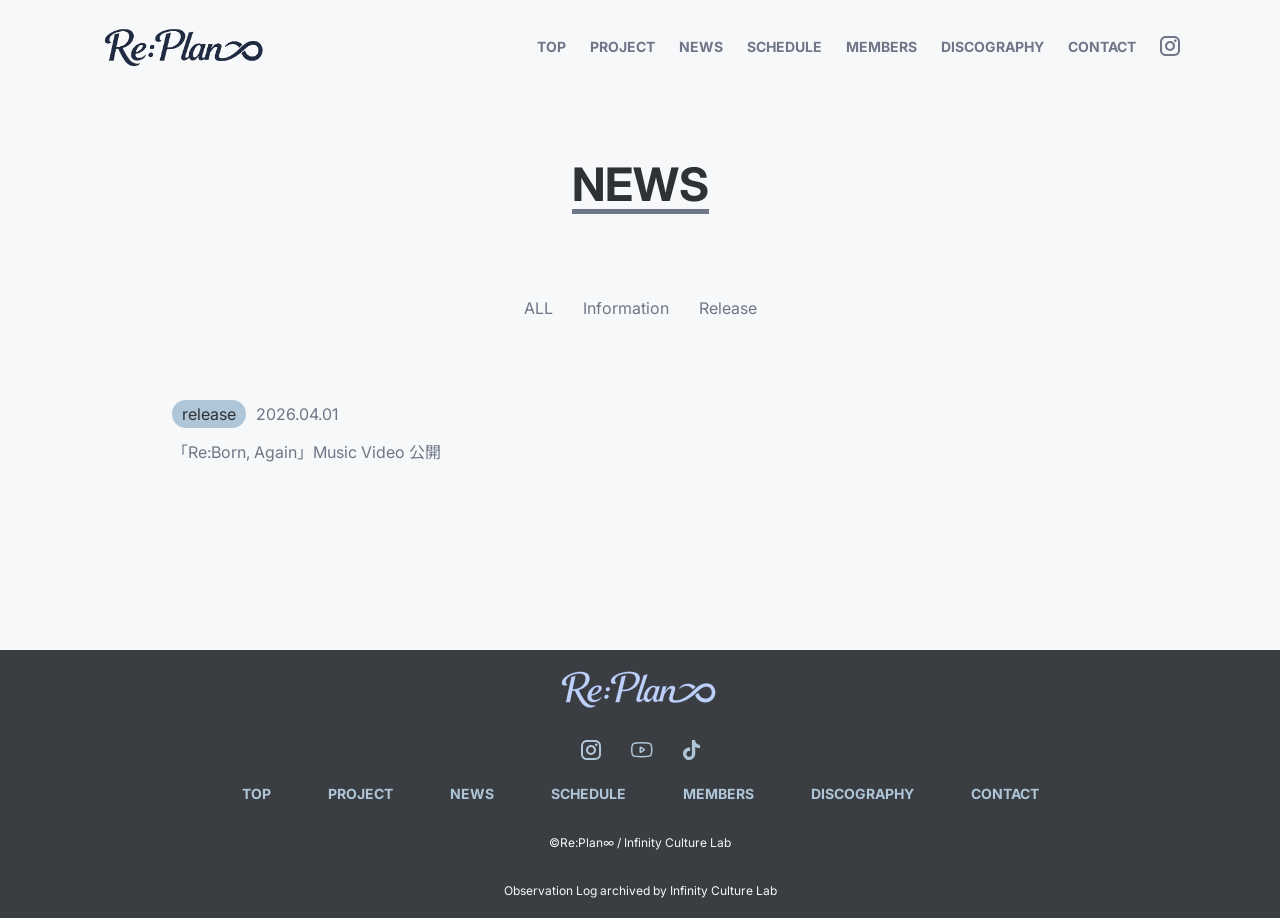
==== contact.html @ 42efdd2e "ファイル追加" ====
<!DOCTYPE html>
<html lang="ja">

<head>
    <meta charset="UTF-8">
    <meta name="viewport" content="width=device-width, initial-scale=1.0">

    <link rel="stylesheet" href="./css/reset.css">
    <link rel="preconnect" href="https://fonts.googleapis.com">
    <link rel="preconnect" href="https://fonts.gstatic.com" crossorigin>
    <link
        href="https://fonts.googleapis.com/css2?family=Inter:ital,opsz,wght@0,14..32,100..900;1,14..32,100..900&family=Noto+Sans+JP:wght@100..900&display=swap"
        rel="stylesheet">
    <link rel="stylesheet" href="./css/style.css">
    <title>お問い合わせ | Re:Plan∞</title>
</head>

<body>
    <header class="l-header">
        <p class="c-header-logo">
            <a href="./index.html">
                <img src="./image/logo.png" alt="リプランエイト">
            </a>
        </p>
        <nav>
            <div class="c-header__pc">
                <ul class="c-header-nav">
                    <li class="c-header-nav__list">
                        <a href="./index.html">TOP</a>
                    </li>
                    <li class="c-header-nav__list">
                        <a href="./project.html">PROJECT</a>
                    </li>
                    <li class="c-header-nav__list">
                        <a href="./news.html">NEWS</a>
                    </li>
                    <li class="c-header-nav__list">
                        <a href="./schedule.html">SCHEDULE</a>
                    </li>
                    <li class="c-header-nav__list">
                        <a href="./members.html">MEMBERS</a>
                    </li>
                    <li class="c-header-nav__list">
                        <a href="./discography.html">DISCOGRAPHY</a>
                    </li>
                    <li class="c-header-nav__list">
                        <a href="./contact.html">CONTACT</a>
                    </li>
                    <li class="c-header-nav__list c-logo__insta">
                        <a href="">
                            <img src="./image/logo-insta__header.svg" alt="インスタグラム">
                        </a>
                    </li>
                </ul>
            </div>
        </nav>
    </header>

    <main>
        <section class="l-sec-news l-wrapper">
            <h1 class="c-title">
                news
            </h1>

            <ul class="c-news__list">
                <li>ALL</li>
                <li>Information</li>
                <li>Release</li>
            </ul>

            <div class="c-news-item">
                <div class="c-news-item__data">
                    <span class="c-news-item__label">release</span>
                    <time datetime="2026-04-01" class="c-news-item__time">2026.04.01</time>
                </div>
                <p class="c-news-item__title">「Re:Born, Again」Music Video 公開</p>
            </div>
        </section>

        <!-- ボタン -->
        <!-- <div class="c-btn-container">
            <p class="c-btn">
                <a href="">VIEW MORE</a>
            </p>
        </div> -->

    </main>

    <footer class="l-footer">
        <a href="./index.html">
            <img class="c-footer-logo" src="./image/logo-footer.png" alt="リプランエイト">
        </a>
        <div class="c-footer-sns">
            <ul>
                <li class="c-logo__insta">
                    <a href="">
                        <img src="./image/logo-insta__footer.svg" alt="インスタグラム">
                    </a>
                </li>
                <li class="c-logo__you">
                    <a href="">
                        <img src="./image/logo-you__footer.svg" alt="ユーチューブ">
                    </a>
                </li>
                <li class="c-logo__tik">
                    <a href="">
                        <img src="./image/logo-tiktok__footer.svg" alt="ティックトック">
                    </a>
                </li>
            </ul>
        </div>
        <div class="c-footer-nav">
            <ul>
                <li class="c-footer-nav__list">
                    <a href="./index.html">TOP</a>
                </li>
                <li class="c-footer-nav__list">
                    <a href="./project.html">PROJECT</a>
                </li>
                <li class="c-footer-nav__list">
                    <a href="./news.html">NEWS</a>
                </li>
                <li class="c-footer-nav__list">
                    <a href="./schedule.html">SCHEDULE</a>
                </li>
                <li class="c-footer-nav__list">
                    <a href="./members.html">MEMBERS</a>
                </li>
                <li class="c-footer-nav__list">
                    <a href="./discography.html">DISCOGRAPHY</a>
                </li>
                <li class="c-footer-nav__list">
                    <a href="./contact.html">CONTACT</a>
                </li>
            </ul>
        </div>
        <small class="c-copy">&copy;Re:Plan∞ / Infinity Culture Lab</small>
        <p class="c-copy">
            Observation Log archived by Infinity Culture Lab
        </p>

    </footer>
</body>

</html>
---- css/style.css ----
@charset "UTF-8";

:root {
    --base-white: #f7f8f9;
    --font-base: #6E7688;
    --font-sub: #9AA1A8;
    --hover: #AFC6D8;
    --border: #E3E6E9;
    --font-strong: #2E3136;
    --bg-light: #D2DEEE;
    --base-dark: #3A3D42;
}

/* layout */
body {
    font-family: 'Inter', 'Noto Sans JP', sans-serif;
    color: var(--font-base);
    font-size: 16px;
    background: var(--base-white);
    line-height: 180%;
    margin: 0 auto;
}

img {
    max-width: 100%;
}

/* -----------------共通部分---------------- */
/* layout */
.l-header {
    display: flex;
    justify-content: space-between;
    align-items: center;
    padding: 24px 100px;
}

.l-footer {
    background: var(--base-dark);
    color: var(--hover);
    display: flex;
    flex-direction: column;
    align-items: center;
    gap: 20px;
    padding-block: 12px;
}

.l-wrapper {
    margin-inline: clamp(15px, -50.141px + 17.371vw, 200px);
}

section {
    padding-block: clamp(60px, 52.958px + 1.878vw, 80px);
    text-align: center;
}

.l-mbe--6080 {
    margin-block-end: clamp(60px, 52.958px + 1.878vw, 80px);
}

/* component */
/* header */
.c-header__pc {
    display: none;
}

.c-header-logo {
    width: 168px;
    max-width: none;
    flex-shrink: 0;
}

.c-header-nav {
    display: flex;
    gap: 24px;
    align-items: center;
}

.c-header-nav__list a {
    font-size: 14px;
    font-weight: bold;
}

.c-header-nav__list:hover {
    text-decoration: underline 1px var(--font-base);
}

.c-logo__insta a img {
    display: block;
}

/* other */
.c-title {
    font-size: clamp(32px, 26.146px + 1.561vw, 48px);
    font-weight: bold;
    color: var(--font-strong);
    border-bottom: solid var(--font-base);
    border-bottom-width: clamp(5px, 4.634px + 0.098vw, 6px);
    display: inline-block;
    text-transform: uppercase;
    margin-block-end: 80px;
    padding-block-end: 10px;
}

.c-btn-container {
    text-align: center;
}

.c-btn {
    border: 1px solid var(--font-base);
    display: inline-block;
    padding-block: 10px;
    width: 200px;
    text-align: center;
    border-radius: 5px;
    margin-block-start: 80px;
}

.c-btn a {
    font-size: 15px;
    font-weight: bold;
}


/* footer */
.l-footer {
    margin-block-start: clamp(60px, 52.958px + 1.878vw, 80px);
}

.c-footer-logo {
    width: 168px;
}

.c-footer-sns ul {
    display: flex;
    justify-content: center;
    gap: 30px;
    align-items: center;
    line-height: 100%;
}

.c-footer-nav ul {
    display: flex;
    justify-content: space-between;
    gap: 57px;
    padding-inline: 300px;
}

.c-footer-nav__list {
    font-size: 14px;
    font-weight: bold;
}

.c-footer-sns li:hover,
.c-footer-nav__list:hover {
    border-bottom: 1px solid var(--hover);
}

.c-copy {
    font-size: 12px;
    color: var(--base-white);
}

/* -----------------top-------------------- */

.c-top--pro__text {
    text-align: center;
    line-height: 2;
}

.l-top__sec--members {
    background: var(--bg-light);
}

.l-top__mem--photo {
    display: flex;
    gap: clamp(30px, -1.690px + 8.451vw, 120px);
}

.c-top__mem--img {
    width: 250px;
}

/* -----------------news-------------------- */
.c-news__list {
    display: flex;
    justify-content: center;
    gap: 30px;
    margin-block-end: clamp(60px, 52.958px + 1.878vw, 80px);
}


.c-news-item {
    display: flex;
    gap: 10px;
    flex-direction: column;
    align-items: start;
    margin-inline: auto;
    margin-block-end: clamp(10px, 2.254px + 2.066vw, 32px);
}

.c-news-item__data {
    display: flex;
    gap: 10px;
}

.c-news-item__label {
    color: var(--font-strong);
    background: var(--hover);
    padding-inline: 10px;
    border-radius: 50px;
}

@media(min-width:768px) {
    .c-header__pc {
        display: block;
    }
}
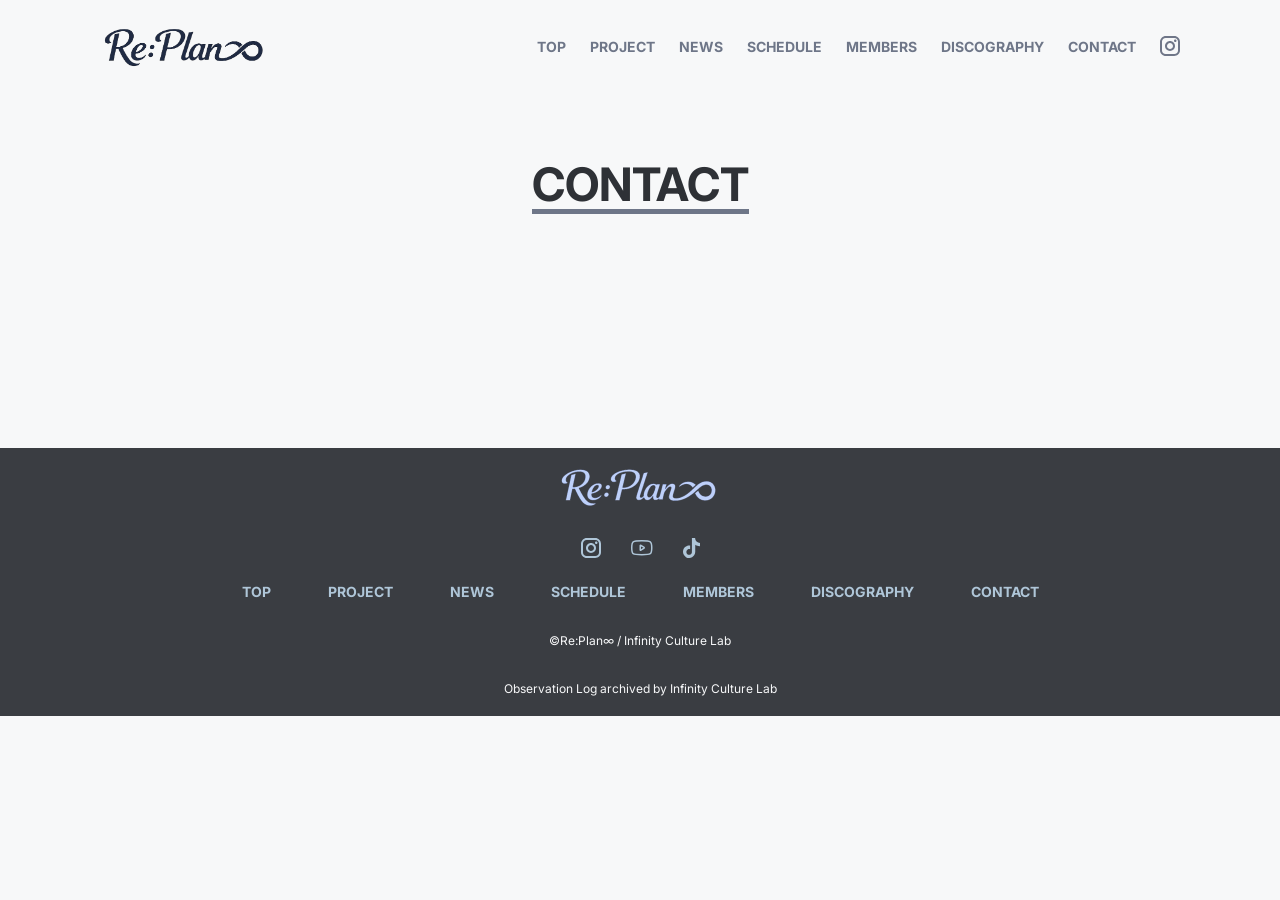
==== commit 87005759: "title文言の変更" ====
--- a/contact.html
+++ b/contact.html
@@ -59,22 +59,10 @@
     <main>
         <section class="l-sec-news l-wrapper">
             <h1 class="c-title">
-                news
+                contact
             </h1>
 
-            <ul class="c-news__list">
-                <li>ALL</li>
-                <li>Information</li>
-                <li>Release</li>
-            </ul>
 
-            <div class="c-news-item">
-                <div class="c-news-item__data">
-                    <span class="c-news-item__label">release</span>
-                    <time datetime="2026-04-01" class="c-news-item__time">2026.04.01</time>
-                </div>
-                <p class="c-news-item__title">「Re:Born, Again」Music Video 公開</p>
-            </div>
         </section>
 
         <!-- ボタン -->
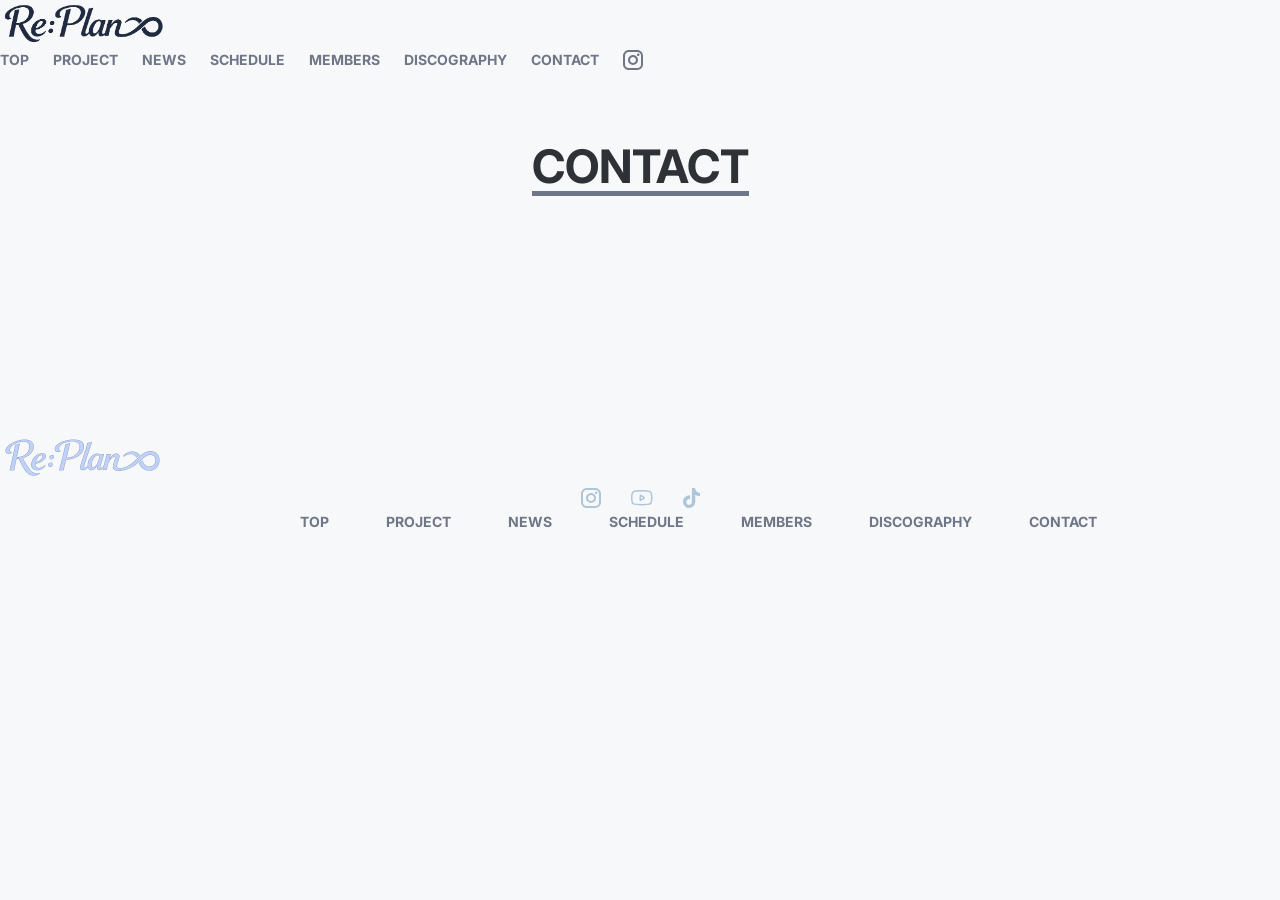
==== commit 890ef257: "header,footer リンクの修正" ====
--- a/contact.html
+++ b/contact.html
@@ -38,7 +38,7 @@
                         <a href="./schedule.html">SCHEDULE</a>
                     </li>
                     <li class="c-header-nav__list">
-                        <a href="./members.html">MEMBERS</a>
+                        <a href="./menber.html">MEMBERS</a>
                     </li>
                     <li class="c-header-nav__list">
                         <a href="./discography.html">DISCOGRAPHY</a>
@@ -112,7 +112,7 @@
                     <a href="./schedule.html">SCHEDULE</a>
                 </li>
                 <li class="c-footer-nav__list">
-                    <a href="./members.html">MEMBERS</a>
+                    <a href="./menber.html">MEMBERS</a>
                 </li>
                 <li class="c-footer-nav__list">
                     <a href="./discography.html">DISCOGRAPHY</a>
--- a/css/style.css
+++ b/css/style.css
@@ -27,14 +27,22 @@
 
 /* -----------------共通部分---------------- */
 /* layout */
-.l-header {
+.l-header__pc {
+    display: none
+}
+
+.l-header__sp {
     display: flex;
     justify-content: space-between;
-    align-items: center;
-    padding: 24px 100px;
-}
-
-.l-footer {
+    padding: 24px 15px;
+
+}
+
+.l-footer__pc {
+    display: none;
+}
+
+.l-footer__sp {
     background: var(--base-dark);
     color: var(--hover);
     display: flex;
@@ -59,10 +67,6 @@
 
 /* component */
 /* header */
-.c-header__pc {
-    display: none;
-}
-
 .c-header-logo {
     width: 168px;
     max-width: none;
@@ -173,6 +177,8 @@
 
 .l-top__mem--photo {
     display: flex;
+    flex-direction: column;
+    align-items: center;
     gap: clamp(30px, -1.690px + 8.451vw, 120px);
 }
 
@@ -181,7 +187,8 @@
 }
 
 /* -----------------news-------------------- */
-.c-news__list {
+.c-news__list,
+.c-sche__list {
     display: flex;
     justify-content: center;
     gap: 30px;
@@ -210,8 +217,157 @@
     border-radius: 50px;
 }
 
+/* -----------------disc-------------------- */
+.l-disc {
+    display: flex;
+    flex-direction: column;
+    gap: 60px;
+    align-items: center;
+}
+
+.c-disc__list {
+    display: flex;
+    flex-direction: column;
+    gap: 30px;
+    width: 300px;
+}
+
+.c-desc__item {
+    display: flex;
+    gap: 10px;
+    flex-direction: column;
+    align-items: start;
+}
+
+.c-desc__item--img {
+    width: 300px;
+    border-radius: 10px;
+}
+
+.c-disc__item--label {
+    font-size: 15px;
+    font-weight: bold;
+    background: var(--hover);
+    border-radius: 50px;
+    color: var(--font-strong);
+    padding-inline: 10px;
+}
+
+.c-disc__item--date {
+    font-size: 15px;
+    color: var(--font-sub);
+    font-weight: bold;
+}
+
+.c-disc__item--title {
+    font-weight: bold;
+    color: var(--font-strong);
+}
+
+/* -----------------mem-------------------- */
+.c-mem__item {
+    display: flex;
+    flex-direction: column;
+    gap: 30px;
+    margin-block-end: 60px;
+}
+
+.c-mem__img {
+    width: clamp(345px, 290.423px + 14.554vw, 500px);
+}
+
+.c-mem__name {
+    display: flex;
+    gap: 10px;
+    justify-content: center;
+}
+
+.c-mem__name--id {
+    font-size: 20px;
+    color: var(--font-sub);
+    font-weight: bold;
+}
+
+.c-mem__name--name {
+    font-size: 24px;
+    font-weight: bold;
+}
+
+.c-mem__info--list {
+    display: flex;
+    flex-direction: column;
+    gap: 20px;
+}
+
+.c-mem__info {
+    display: flex;
+    flex-direction: column;
+    gap: 10px;
+}
+
+.c-mem__info--cate {
+    color: var(--font-strong);
+    font-weight: bold;
+    background: var(--hover);
+    padding-block: 10px;
+    width: 345px;
+}
+
+/* -----------------sche-------------------- */
+.c-sche__title {
+    font-size: clamp(24px, 21.183px + 0.751vw, 32px);
+    font-weight: bold;
+    margin-block-end: 60px;
+    text-align-last: left;
+    padding-inline-start: clamp(25px, 23.239px + 0.469vw, 30px);
+}
+
+.c-sche__content {
+    margin-block-end: clamp(60px, 52.958px + 1.878vw, 80px);
+}
+
+.c-sche__item {
+    display: flex;
+    flex-direction: column;
+    align-items: start;
+    padding: 15px;
+    gap: clamp(15px, 9.718px + 1.408vw, 30px);
+    border-bottom: 1px solid var(--border);
+}
+
+.c-sche__date {
+    background: var(--hover);
+    padding-inline: 20px;
+    padding-block: 10px;
+    color: var(--font-strong);
+}
+
+.c-sche__desc {
+    text-align-last: left;
+    font-weight: bold;
+}
+
 @media(min-width:768px) {
-    .c-header__pc {
-        display: block;
+
+    .l-header__pc {
+        display: flex;
+        justify-content: space-between;
+        align-items: center;
+        padding: 24px 100px;
+    }
+
+    .l-header__sp,
+    .l-footer__sp {
+        display: none;
+    }
+
+    .l-footer__pc {
+        background: var(--base-dark);
+        color: var(--hover);
+        display: flex;
+        flex-direction: column;
+        align-items: center;
+        gap: 20px;
+        padding-block: 12px;
     }
 }
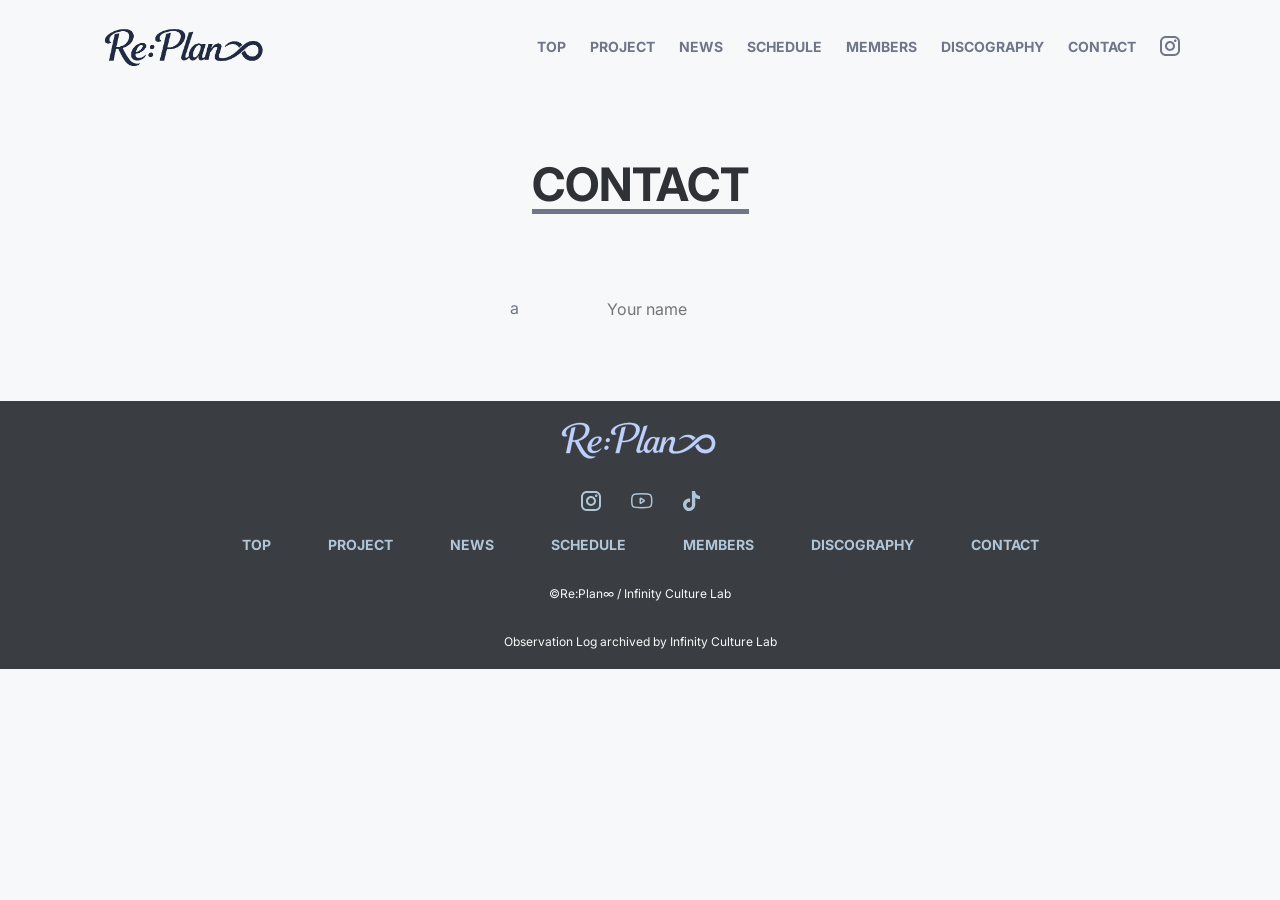
==== commit f09de4c7: "0310v2" ====
--- a/contact.html
+++ b/contact.html
@@ -2,132 +2,176 @@
 <html lang="ja">
 
 <head>
-    <meta charset="UTF-8">
-    <meta name="viewport" content="width=device-width, initial-scale=1.0">
+  <meta charset="UTF-8">
+  <meta name="viewport" content="width=device-width, initial-scale=1.0">
 
-    <link rel="stylesheet" href="./css/reset.css">
-    <link rel="preconnect" href="https://fonts.googleapis.com">
-    <link rel="preconnect" href="https://fonts.gstatic.com" crossorigin>
-    <link
-        href="https://fonts.googleapis.com/css2?family=Inter:ital,opsz,wght@0,14..32,100..900;1,14..32,100..900&family=Noto+Sans+JP:wght@100..900&display=swap"
-        rel="stylesheet">
-    <link rel="stylesheet" href="./css/style.css">
-    <title>お問い合わせ | Re:Plan∞</title>
+  <link rel="stylesheet" href="./css/reset.css">
+  <link rel="preconnect" href="https://fonts.googleapis.com">
+  <link rel="preconnect" href="https://fonts.gstatic.com" crossorigin>
+  <link
+    href="https://fonts.googleapis.com/css2?family=Inter:ital,opsz,wght@0,14..32,100..900;1,14..32,100..900&family=Noto+Sans+JP:wght@100..900&display=swap"
+    rel="stylesheet">
+  <link rel="stylesheet" href="./css/style.css">
+  <title>お問い合わせ | Re:Plan∞</title>
 </head>
 
 <body>
-    <header class="l-header">
-        <p class="c-header-logo">
-            <a href="./index.html">
-                <img src="./image/logo.png" alt="リプランエイト">
-            </a>
-        </p>
-        <nav>
-            <div class="c-header__pc">
-                <ul class="c-header-nav">
-                    <li class="c-header-nav__list">
-                        <a href="./index.html">TOP</a>
-                    </li>
-                    <li class="c-header-nav__list">
-                        <a href="./project.html">PROJECT</a>
-                    </li>
-                    <li class="c-header-nav__list">
-                        <a href="./news.html">NEWS</a>
-                    </li>
-                    <li class="c-header-nav__list">
-                        <a href="./schedule.html">SCHEDULE</a>
-                    </li>
-                    <li class="c-header-nav__list">
-                        <a href="./menber.html">MEMBERS</a>
-                    </li>
-                    <li class="c-header-nav__list">
-                        <a href="./discography.html">DISCOGRAPHY</a>
-                    </li>
-                    <li class="c-header-nav__list">
-                        <a href="./contact.html">CONTACT</a>
-                    </li>
-                    <li class="c-header-nav__list c-logo__insta">
-                        <a href="">
-                            <img src="./image/logo-insta__header.svg" alt="インスタグラム">
-                        </a>
-                    </li>
-                </ul>
-            </div>
-        </nav>
-    </header>
+  <header>
+    <div class="l-header__pc">
+      <p class="c-header-logo">
+        <a href="./index.html">
+          <img src="./image/logo.png" alt="リプランエイト">
+        </a>
+      </p>
+      <nav>
+        <div class="c-header__pc">
+          <ul class="c-header-nav">
+            <li class="c-header-nav__list">
+              <a href="./index.html">TOP</a>
+            </li>
+            <li class="c-header-nav__list">
+              <a href="./project.html">PROJECT</a>
+            </li>
+            <li class="c-header-nav__list">
+              <a href="./news.html">NEWS</a>
+            </li>
+            <li class="c-header-nav__list">
+              <a href="./schedule.html">SCHEDULE</a>
+            </li>
+            <li class="c-header-nav__list">
+              <a href="./member.html">MEMBERS</a>
+            </li>
+            <li class="c-header-nav__list">
+              <a href="./discography.html">DISCOGRAPHY</a>
+            </li>
+            <li class="c-header-nav__list">
+              <a href="./contact.html">CONTACT</a>
+            </li>
+            <li class="c-header-nav__list c-logo__insta">
+              <a href="">
+                <img src="./image/logo-insta__header.svg" alt="インスタグラム">
+              </a>
+            </li>
+          </ul>
+        </div>
+      </nav>
+    </div>
+    <div class="l-header__sp">
+      <p class="c-header-logo">
+        <a href="./index.html">
+          <img src="./image/logo.png" alt="リプランエイト">
+        </a>
+      </p>
+      <img src="./image/hamburger.svg" alt="">
+    </div>
+  </header>
 
-    <main>
-        <section class="l-sec-news l-wrapper">
-            <h1 class="c-title">
-                contact
-            </h1>
+  <main>
+    <section class="l-sec-cont l-wrapper">
+      <h1 class="c-title">
+        contact
+      </h1>
 
+      <form action="" method="post">
+        <label>a</label>
+        <input type="text" name="name" id="name" placeholder="Your name">
+      </form>
 
-        </section>
+    </section>
 
-        <!-- ボタン -->
-        <!-- <div class="c-btn-container">
+    <!-- ボタン -->
+    <!-- <div class="c-btn-container">
             <p class="c-btn">
                 <a href="">VIEW MORE</a>
             </p>
         </div> -->
 
-    </main>
+  </main>
 
-    <footer class="l-footer">
-        <a href="./index.html">
-            <img class="c-footer-logo" src="./image/logo-footer.png" alt="リプランエイト">
-        </a>
-        <div class="c-footer-sns">
-            <ul>
-                <li class="c-logo__insta">
-                    <a href="">
-                        <img src="./image/logo-insta__footer.svg" alt="インスタグラム">
-                    </a>
-                </li>
-                <li class="c-logo__you">
-                    <a href="">
-                        <img src="./image/logo-you__footer.svg" alt="ユーチューブ">
-                    </a>
-                </li>
-                <li class="c-logo__tik">
-                    <a href="">
-                        <img src="./image/logo-tiktok__footer.svg" alt="ティックトック">
-                    </a>
-                </li>
-            </ul>
-        </div>
-        <div class="c-footer-nav">
-            <ul>
-                <li class="c-footer-nav__list">
-                    <a href="./index.html">TOP</a>
-                </li>
-                <li class="c-footer-nav__list">
-                    <a href="./project.html">PROJECT</a>
-                </li>
-                <li class="c-footer-nav__list">
-                    <a href="./news.html">NEWS</a>
-                </li>
-                <li class="c-footer-nav__list">
-                    <a href="./schedule.html">SCHEDULE</a>
-                </li>
-                <li class="c-footer-nav__list">
-                    <a href="./menber.html">MEMBERS</a>
-                </li>
-                <li class="c-footer-nav__list">
-                    <a href="./discography.html">DISCOGRAPHY</a>
-                </li>
-                <li class="c-footer-nav__list">
-                    <a href="./contact.html">CONTACT</a>
-                </li>
-            </ul>
-        </div>
-        <small class="c-copy">&copy;Re:Plan∞ / Infinity Culture Lab</small>
-        <p class="c-copy">
-            Observation Log archived by Infinity Culture Lab
-        </p>
+  <footer>
+    <div class="l-footer__pc">
+      <a href="./index.html">
+        <img class="c-footer-logo" src="./image/logo-footer.png" alt="リプランエイト">
+      </a>
+      <div class="c-footer-sns">
+        <ul>
+          <li class="c-logo__insta">
+            <a href="">
+              <img src="./image/logo-insta__footer.svg" alt="インスタグラム">
+            </a>
+          </li>
+          <li class="c-logo__you">
+            <a href="">
+              <img src="./image/logo-you__footer.svg" alt="ユーチューブ">
+            </a>
+          </li>
+          <li class="c-logo__tik">
+            <a href="">
+              <img src="./image/logo-tiktok__footer.svg" alt="ティックトック">
+            </a>
+          </li>
+        </ul>
+      </div>
+      <div class="c-footer-nav">
+        <ul>
+          <li class="c-footer-nav__list">
+            <a href="./index.html">TOP</a>
+          </li>
+          <li class="c-footer-nav__list">
+            <a href="./project.html">PROJECT</a>
+          </li>
+          <li class="c-footer-nav__list">
+            <a href="./news.html">NEWS</a>
+          </li>
+          <li class="c-footer-nav__list">
+            <a href="./schedule.html">SCHEDULE</a>
+          </li>
+          <li class="c-footer-nav__list">
+            <a href="./member.html">MEMBERS</a>
+          </li>
+          <li class="c-footer-nav__list">
+            <a href="./discography.html">DISCOGRAPHY</a>
+          </li>
+          <li class="c-footer-nav__list">
+            <a href="./contact.html">CONTACT</a>
+          </li>
+        </ul>
+      </div>
+      <small class="c-copy">&copy;Re:Plan∞ / Infinity Culture Lab</small>
+      <p class="c-copy">
+        Observation Log archived by Infinity Culture Lab
+      </p>
+    </div>
+    <div class="l-footer__sp">
+      <a href="./index.html">
+        <img class="c-footer-logo" src="./image/logo-footer.png" alt="リプランエイト">
+      </a>
+      <div class="c-footer-sns">
+        <ul>
+          <li class="c-logo__insta">
+            <a href="">
+              <img src="./image/logo-insta__footer.svg" alt="インスタグラム">
+            </a>
+          </li>
+          <li class="c-logo__you">
+            <a href="">
+              <img src="./image/logo-you__footer.svg" alt="ユーチューブ">
+            </a>
+          </li>
+          <li class="c-logo__tik">
+            <a href="">
+              <img src="./image/logo-tiktok__footer.svg" alt="ティックトック">
+            </a>
+          </li>
+        </ul>
+      </div>
+      <small class="c-copy">&copy;Re:Plan∞ / Infinity Culture Lab</small>
+      <p class="c-copy">
+        Observation Log archived by Infinity Culture Lab
+      </p>
+    </div>
 
-    </footer>
+  </footer>
 </body>
 
 </html>
--- a/css/style.css
+++ b/css/style.css
@@ -198,16 +198,18 @@
 
 .c-news-item {
     display: flex;
-    gap: 10px;
+    gap: clamp(10px, -0.563px + 2.817vw, 40px);
     flex-direction: column;
     align-items: start;
     margin-inline: auto;
     margin-block-end: clamp(10px, 2.254px + 2.066vw, 32px);
+    border-bottom: 1px solid var(--border);
+    padding: 10px;
 }
 
 .c-news-item__data {
     display: flex;
-    gap: 10px;
+    gap: clamp(10px, -0.563px + 2.817vw, 40px);
 }
 
 .c-news-item__label {
@@ -217,6 +219,27 @@
     border-radius: 50px;
 }
 
+/* -----------------news_detail-------------------- */
+.c-news-detail__title {
+    font-size: clamp(20px, 10.141px + 2.629vw, 48px);
+    font-weight: bold;
+    color: var(--font-strong);
+    border-bottom: solid var(--font-base);
+    border-bottom-width: clamp(5px, 4.634px + 0.098vw, 6px);
+    display: inline-block;
+    margin-block-end: 80px;
+    padding-block-end: 10px;
+}
+
+.c-news-detail__date {
+    text-align-last: left;
+    margin-block-end: 50px;
+}
+
+.c-news__desc {
+    text-align-last: left;
+}
+
 /* -----------------disc-------------------- */
 .l-disc {
     display: flex;
@@ -232,14 +255,14 @@
     width: 300px;
 }
 
-.c-desc__item {
+.c-disc__item {
     display: flex;
     gap: 10px;
     flex-direction: column;
     align-items: start;
 }
 
-.c-desc__item--img {
+.c-disc__item--img {
     width: 300px;
     border-radius: 10px;
 }
@@ -263,6 +286,24 @@
     font-weight: bold;
     color: var(--font-strong);
 }
+
+/* -----------------discD-------------------- */
+.c-discDe-title {
+    display: flex;
+    flex-direction: column;
+    gap: 10px;
+}
+
+.c-discDe-title--main {
+    font-size: 24px;
+    font-weight: bold;
+    color: var(--font-strong);
+}
+
+.c-discDe-title--sub {
+    color: var(--font-strong);
+}
+
 
 /* -----------------mem-------------------- */
 .c-mem__item {
@@ -342,7 +383,7 @@
     color: var(--font-strong);
 }
 
-.c-sche__desc {
+.c-sche__disc {
     text-align-last: left;
     font-weight: bold;
 }
@@ -370,4 +411,52 @@
         gap: 20px;
         padding-block: 12px;
     }
+
+    /* -----------------top-------------------- */
+    .l-top__mem--photo {
+        flex-direction: row;
+        justify-content: center;
+    }
+
+    /* -----------------news-------------------- */
+    .c-news-item {
+        flex-direction: row;
+        padding: 20px 30px;
+    }
+
+    .l-news__wrapper {
+        margin-inline: 100px;
+    }
+
+    /* -----------------sche-------------------- */
+    .c-sche__item {
+        flex-direction: row;
+    }
+
+    /* -----------------mem-------------------- */
+    .c-mem__item {
+        flex-direction: row;
+    }
+
+    .c-mem__name {
+        flex-direction: column;
+        gap: 20px;
+        justify-content: start;
+        align-items: start;
+    }
+
+    .c-mem__info {
+        flex-direction: row;
+        gap: 30px;
+        align-items: center;
+    }
+
+    /* -----------------disc-------------------- */
+    .l-disc {
+        display: grid;
+        grid-template-columns: 1fr 1fr 1fr;
+        justify-content: start;
+        gap: 60px;
+    }
+
 }
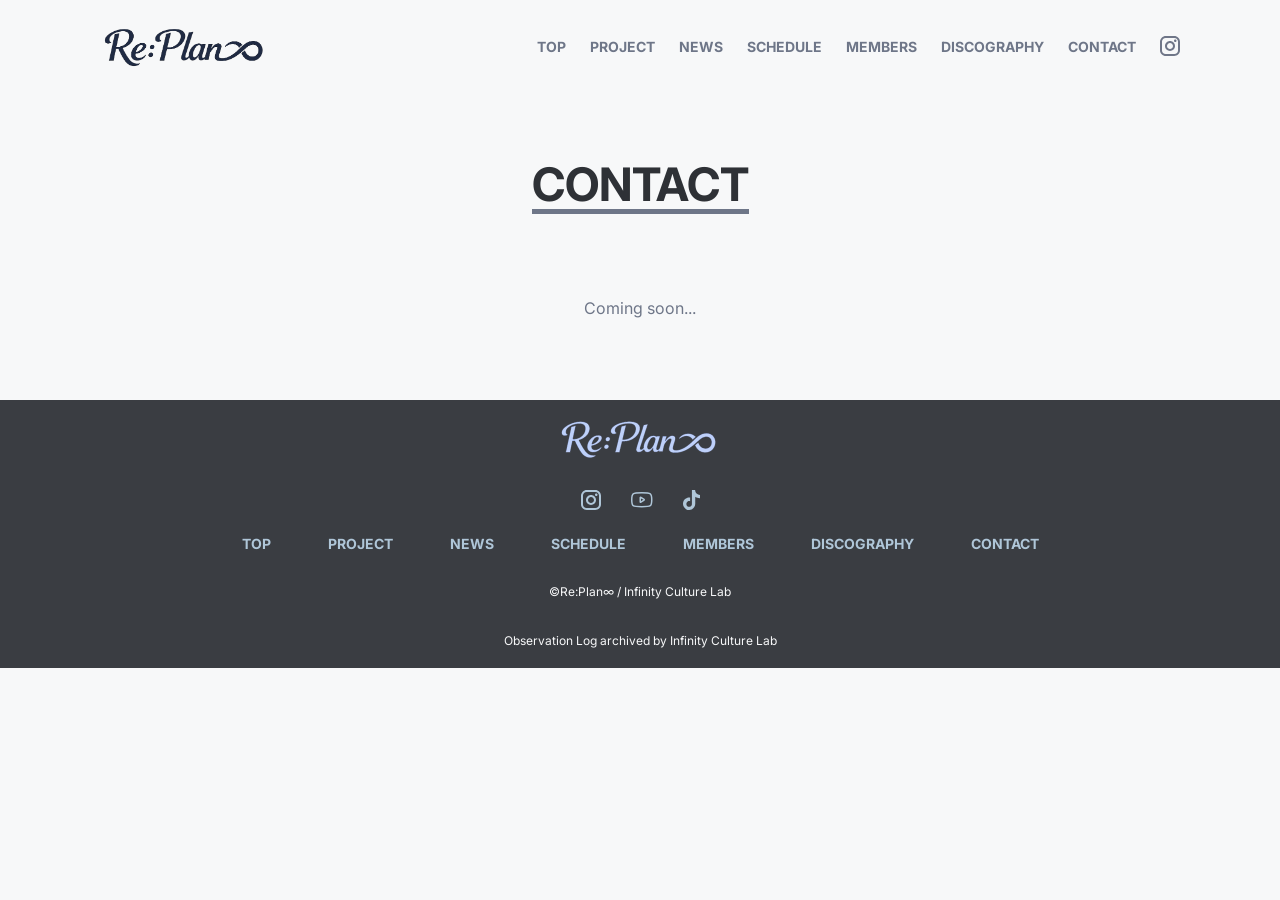
==== commit 098567c5: "project, contact以外のベース作成完了" ====
--- a/contact.html
+++ b/contact.html
@@ -72,10 +72,12 @@
         contact
       </h1>
 
-      <form action="" method="post">
+      <p>Coming soon...</p>
+
+      <!-- <form action="" method="post">
         <label>a</label>
         <input type="text" name="name" id="name" placeholder="Your name">
-      </form>
+      </form> -->
 
     </section>
 
--- a/css/style.css
+++ b/css/style.css
@@ -25,6 +25,10 @@
     max-width: 100%;
 }
 
+a:hover {
+    text-decoration: underline 1px var(--font-base);
+}
+
 /* -----------------共通部分---------------- */
 /* layout */
 .l-header__pc {
@@ -154,10 +158,10 @@
     font-weight: bold;
 }
 
-.c-footer-sns li:hover,
+/* .c-footer-sns li:hover,
 .c-footer-nav__list:hover {
     border-bottom: 1px solid var(--hover);
-}
+} */
 
 .c-copy {
     font-size: 12px;
@@ -292,6 +296,8 @@
     display: flex;
     flex-direction: column;
     gap: 10px;
+    align-items: start;
+    margin-block-end: clamp(60px, 52.958px + 1.878vw, 80px);
 }
 
 .c-discDe-title--main {
@@ -304,6 +310,30 @@
     color: var(--font-strong);
 }
 
+.c-discDe-list {
+    display: flex;
+    gap: clamp(30px, 5.352px + 6.573vw, 100px);
+    margin-block-end: clamp(60px, 52.958px + 1.878vw, 80px);
+}
+
+.c-discDe-list__item {
+    flex-shrink: 0;
+}
+
+.c-discDe-list__item img {
+    width: clamp(150px, 61.972px + 23.474vw, 400px);
+}
+
+.c-discDe-list__item p {
+    font-weight: bold;
+    color: var(--font-strong);
+    text-align-last: left;
+}
+
+.c-discDe-list__desc--type {
+    text-align-last: left;
+}
+
 
 /* -----------------mem-------------------- */
 .c-mem__item {
@@ -311,6 +341,7 @@
     flex-direction: column;
     gap: 30px;
     margin-block-end: 60px;
+
 }
 
 .c-mem__img {
@@ -383,7 +414,7 @@
     color: var(--font-strong);
 }
 
-.c-sche__disc {
+.c-sche__desc {
     text-align-last: left;
     font-weight: bold;
 }
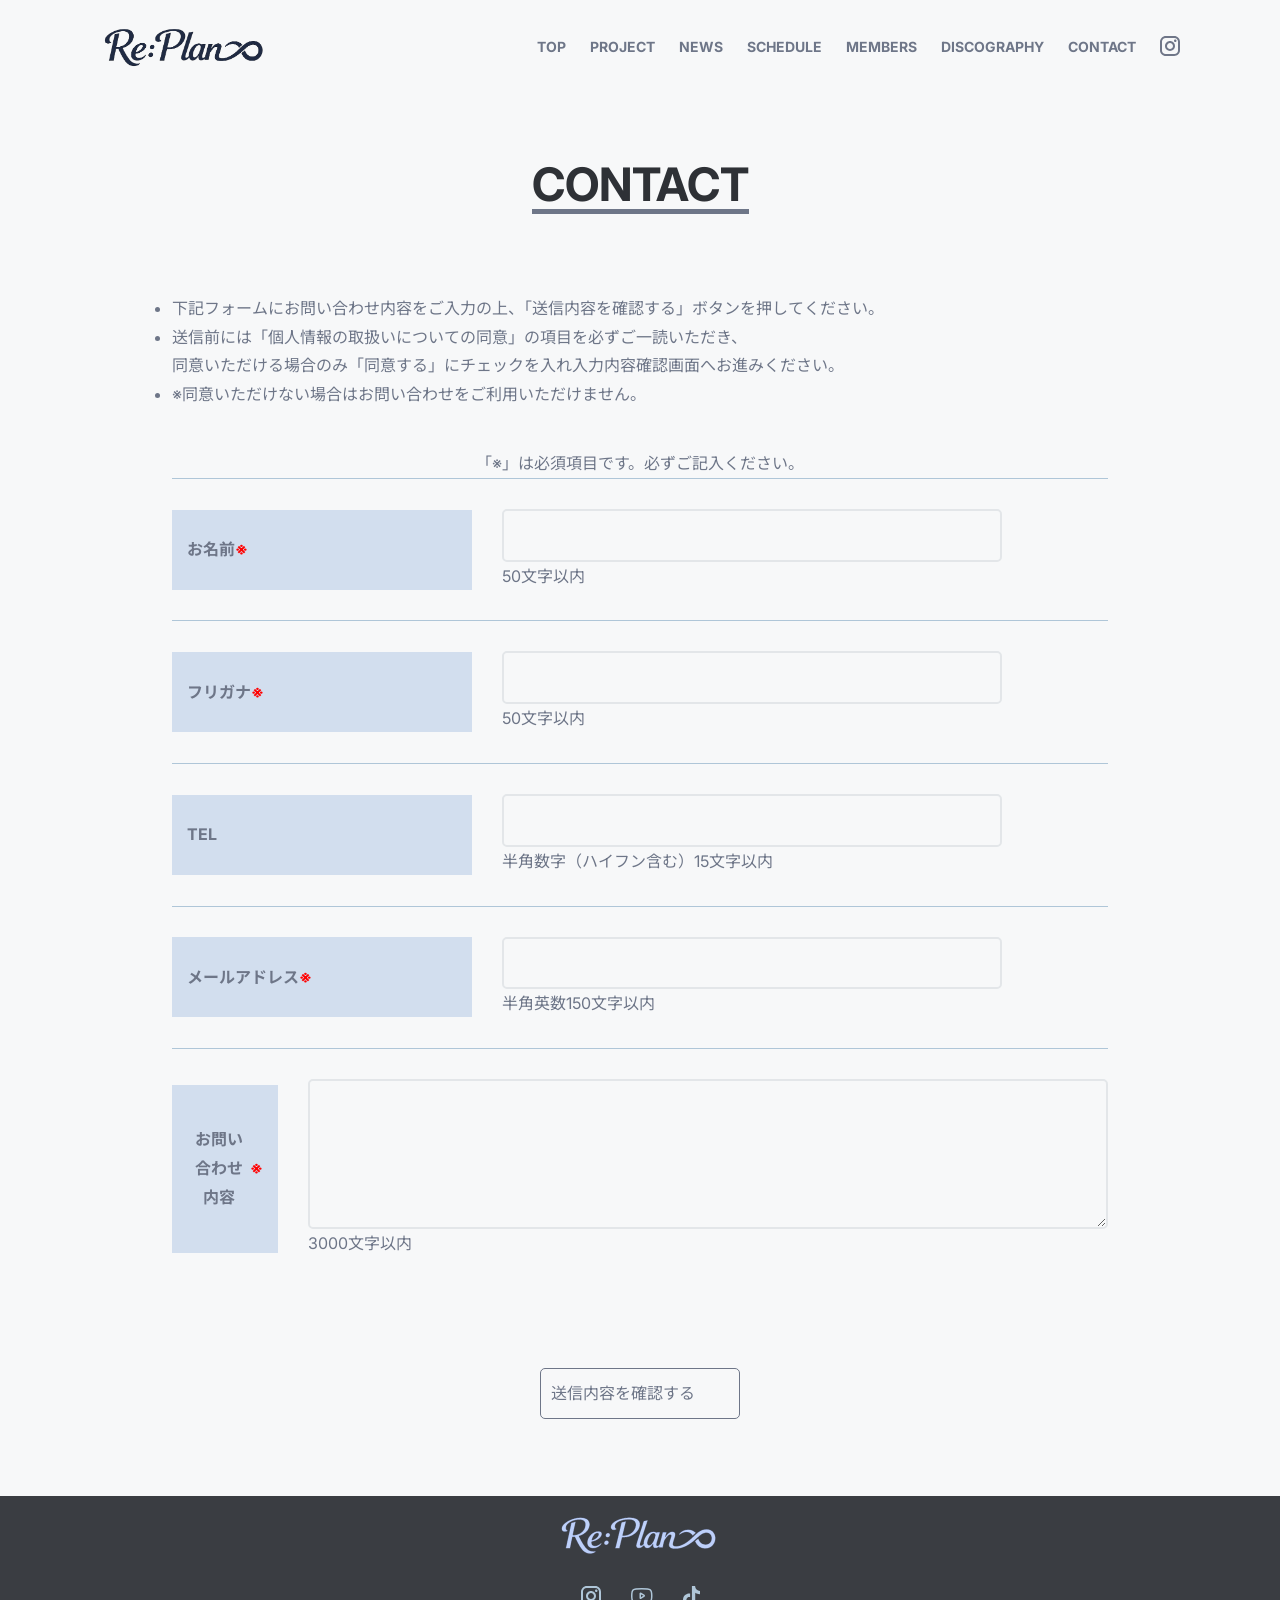
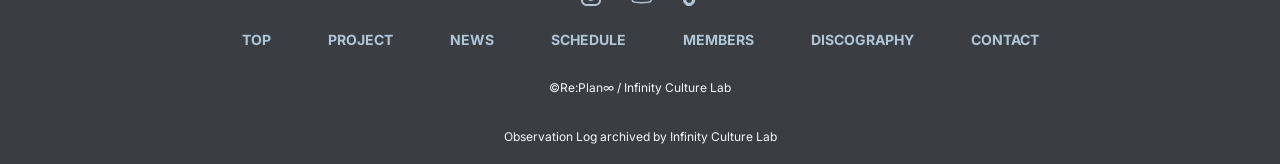
==== commit 66ea36ee: "add images, make contact" ====
--- a/contact.html
+++ b/contact.html
@@ -11,8 +11,8 @@
   <link
     href="https://fonts.googleapis.com/css2?family=Inter:ital,opsz,wght@0,14..32,100..900;1,14..32,100..900&family=Noto+Sans+JP:wght@100..900&display=swap"
     rel="stylesheet">
-  <link rel="stylesheet" href="./css/style.css">
-  <title>お問い合わせ | Re:Plan∞</title>
+  <link rel="stylesheet" href="./style.css">
+
 </head>
 
 <body>
@@ -72,21 +72,71 @@
         contact
       </h1>
 
-      <p>Coming soon...</p>
-
-      <!-- <form action="" method="post">
-        <label>a</label>
-        <input type="text" name="name" id="name" placeholder="Your name">
-      </form> -->
-
+      <div>
+        <div>
+          <div>
+            <div>
+              <ul class="c-form-list">
+                <li>下記フォームにお問い合わせ内容をご入力の上、「送信内容を確認する」ボタンを押してください。</li>
+                <li>送信前には「個人情報の取扱いについての同意」の項目を必ずご一読いただき、<br />
+                  同意いただける場合のみ「同意する」にチェックを入れ入力内容確認画面へお進みください。</li>
+                <li>
+                  <p>※同意いただけない場合はお問い合わせをご利用いただけません。</p>
+                </li>
+              </ul>
+
+            </div>
+          </div>
+          <form action="" method="post">
+            <div>
+              <p class="tal">「※」は必須項目です。必ずご記入ください。</p>
+
+              <div class="c-form-flex">
+                <dt class="w80">お名前<span class="c-red">※</span></dt>
+                <dd><span class="c-con-form"><input type="text" name="name" value="" maxlength="50" /></span>
+                  <p>50文字以内</p>
+                </dd>
+              </div>
+              <div class="c-form-flex">
+                <dt class="w80">フリガナ<span class="c-red">※</span></dt>
+                <dd><span class="c-con-form"><input type="text" name="name_kana" value="" maxlength="50"></span>
+                  <p>50文字以内</p>
+                </dd>
+              </div>
+              <div class="c-form-flex">
+                <dt class="w80">TEL</dt>
+                <dd><span class="c-con-form"><input type="text" name="tel" value="" maxlength="15"></span>
+                  <p>半角数字（ハイフン含む）15文字以内</p>
+                </dd>
+              </div>
+
+              <div class="c-form-flex">
+                <dt class="w80">メールアドレス<span class="c-red">※</span></dt>
+                <dd><span class="c-con-form"><input type="text" name="mail" value="" maxlength="150"></span>
+                  <p>半角英数150文字以内</p>
+                </dd>
+              </div>
+              <div class="c-form-flex">
+                <dt class="w168">お問い合わせ内容<span class="c-red">※</span></dt>
+                <dd><span class="c-con-form"><textarea name="content" cols="60" rows="4"
+                      maxlength="3000"></textarea></span>
+                  <p>3000文字以内</p>
+                </dd>
+              </div>
+              <div>
+                <ul>
+                  <li class="c-btn-container">
+                    <input type="submit" value="送信内容を確認する" class="c-btn">
+                  </li>
+                </ul>
+              </div>
+            </div>
+          </form>
+        </div>
+      </div>
     </section>
 
-    <!-- ボタン -->
-    <!-- <div class="c-btn-container">
-            <p class="c-btn">
-                <a href="">VIEW MORE</a>
-            </p>
-        </div> -->
+
 
   </main>
 
--- a/style.css
+++ b/style.css
@@ -0,0 +1,646 @@
+@charset "UTF-8";
+
+/* 
+Theme Name : Re:Plan∞
+Description : Re:Plan∞のテーマ
+Author : Ehara
+Version : 1.0 */
+
+:root {
+    --base-white: #f7f8f9;
+    --font-base: #6E7688;
+    --font-sub: #9AA1A8;
+    --hover: #AFC6D8;
+    --border: #E3E6E9;
+    --font-strong: #2E3136;
+    --bg-light: #D2DEEE;
+    --base-dark: #3A3D42;
+}
+
+/* layout */
+body {
+    font-family: 'Inter', 'Noto Sans JP', sans-serif;
+    color: var(--font-base);
+    font-size: 16px;
+    background: var(--base-white);
+    line-height: 180%;
+    margin: 0 auto;
+}
+
+img {
+    max-width: 100%;
+}
+
+a:hover {
+    text-decoration: underline 1px var(--font-base);
+}
+
+/* -----------------共通部分---------------- */
+/* layout */
+.l-header__pc {
+    display: none
+}
+
+.l-header__sp {
+    display: flex;
+    justify-content: space-between;
+    padding: 24px 15px;
+
+}
+
+.l-footer__pc {
+    display: none;
+}
+
+.l-footer__sp {
+    background: var(--base-dark);
+    color: var(--hover);
+    display: flex;
+    flex-direction: column;
+    align-items: center;
+    gap: 20px;
+    padding-block: 12px;
+}
+
+.l-wrapper {
+    margin-inline: clamp(15px, -50.141px + 17.371vw, 200px);
+}
+
+section {
+    padding-block: clamp(60px, 52.958px + 1.878vw, 80px);
+    text-align: center;
+}
+
+.l-mbe--6080 {
+    margin-block-end: clamp(60px, 52.958px + 1.878vw, 80px);
+}
+
+/* component */
+/* header */
+.c-header-logo {
+    width: 168px;
+    max-width: none;
+    flex-shrink: 0;
+}
+
+.c-header-nav {
+    display: flex;
+    gap: 24px;
+    align-items: center;
+}
+
+.c-header-nav__list a {
+    font-size: 14px;
+    font-weight: bold;
+}
+
+.c-header-nav__list:hover {
+    text-decoration: underline 1px var(--font-base);
+}
+
+.c-logo__insta a img {
+    display: block;
+}
+
+/* other */
+.c-bread {
+    font-size: 12px;
+}
+
+.c-title {
+    font-size: clamp(32px, 26.146px + 1.561vw, 48px);
+    font-weight: bold;
+    color: var(--font-strong);
+    border-bottom: solid var(--font-base);
+    border-bottom-width: clamp(5px, 4.634px + 0.098vw, 6px);
+    display: inline-block;
+    text-transform: uppercase;
+    margin-block-end: 80px;
+    padding-block-end: 10px;
+}
+
+.c-btn-container {
+    text-align: center;
+}
+
+.c-btn {
+    border: 1px solid var(--font-base);
+    display: inline-block;
+    padding-block: 10px;
+    width: 200px;
+    text-align: center;
+    border-radius: 5px;
+    margin-block-start: 80px;
+}
+
+.c-btn a {
+    font-size: 15px;
+    font-weight: bold;
+}
+
+
+/* footer */
+.l-footer {
+    margin-block-start: clamp(60px, 52.958px + 1.878vw, 80px);
+}
+
+.c-footer-logo {
+    width: 168px;
+}
+
+.c-footer-sns ul {
+    display: flex;
+    justify-content: center;
+    gap: 30px;
+    align-items: center;
+    line-height: 100%;
+}
+
+.c-footer-nav ul {
+    display: flex;
+    justify-content: space-between;
+    gap: 57px;
+    padding-inline: 300px;
+}
+
+.c-footer-nav__list {
+    font-size: 14px;
+    font-weight: bold;
+}
+
+/* .c-footer-sns li:hover,
+.c-footer-nav__list:hover {
+    border-bottom: 1px solid var(--hover);
+} */
+
+.c-copy {
+    font-size: 12px;
+    color: var(--base-white);
+}
+
+/* -----------------top-------------------- */
+
+.c-top--pro__text {
+    text-align: center;
+    line-height: 2;
+}
+
+.l-top__sec--members {
+    background: var(--bg-light);
+}
+
+.l-top__mem--photo {
+    display: flex;
+    flex-direction: column;
+    align-items: center;
+    gap: clamp(30px, -1.690px + 8.451vw, 120px);
+}
+
+.c-top__mem--img {
+    width: 250px;
+}
+
+/* -----------------news-------------------- */
+.c-news__list,
+.c-sche__list {
+    display: flex;
+    justify-content: center;
+    gap: 30px;
+    margin-block-end: clamp(60px, 52.958px + 1.878vw, 80px);
+}
+
+.c-news__list li.is-active a {
+    font-weight: bold;
+
+}
+
+.c-news-item {
+    display: flex;
+    gap: clamp(10px, -0.563px + 2.817vw, 40px);
+    flex-direction: column;
+    align-items: start;
+    margin-inline: auto;
+    margin-block-end: clamp(10px, 2.254px + 2.066vw, 32px);
+    border-bottom: 1px solid var(--border);
+    padding: 10px;
+}
+
+.c-news-item__data {
+    display: flex;
+    gap: clamp(10px, -0.563px + 2.817vw, 40px);
+}
+
+.c-news-item__label {
+    color: var(--font-strong);
+    background: var(--hover);
+    padding-inline: 10px;
+    border-radius: 50px;
+    width: 75px;
+}
+
+.c-news-item__title {
+    text-align-last: left;
+}
+
+.c-news__list li {
+    cursor: pointer;
+    padding: 6px 10px;
+    border-radius: 20px;
+    transition: 0.2s;
+}
+
+/* 選択状態 */
+.c-news__list li.is-active {
+    font-weight: bold;
+    background: var(--hover);
+    color: var(--font-strong);
+}
+
+/* -----------------news_detail-------------------- */
+.c-news-detail__title {
+    font-size: clamp(20px, 14.366px + 1.502vw, 36px);
+    font-weight: bold;
+    color: var(--font-strong);
+    border-bottom: solid var(--font-base);
+    border-bottom-width: clamp(5px, 4.634px + 0.098vw, 6px);
+    display: inline-block;
+    margin-block-end: 80px;
+    padding-block-end: 10px;
+}
+
+.c-news-detail__date {
+    text-align-last: left;
+    margin-block-end: 50px;
+}
+
+.c-news__desc {
+    text-align-last: left;
+}
+
+/* -----------------disc-------------------- */
+.l-disc {
+    display: flex;
+    flex-direction: column;
+    gap: 60px;
+    align-items: center;
+}
+
+.c-disc__list {
+    display: flex;
+    flex-direction: column;
+    gap: 30px;
+    width: 300px;
+}
+
+.c-disc__item {
+    display: flex;
+    gap: 10px;
+    flex-direction: column;
+    align-items: start;
+}
+
+.c-disc__item--img {
+    width: 300px;
+    border-radius: 10px;
+}
+
+.c-disc__item--label {
+    font-size: 15px;
+    font-weight: bold;
+    background: var(--hover);
+    border-radius: 50px;
+    color: var(--font-strong);
+    padding-inline: 10px;
+}
+
+.c-disc__item--date {
+    font-size: 15px;
+    color: var(--font-sub);
+    font-weight: bold;
+}
+
+.c-disc__item--title {
+    font-weight: bold;
+    color: var(--font-strong);
+}
+
+/* -----------------discD-------------------- */
+.c-discDe-title {
+    display: flex;
+    flex-direction: column;
+    gap: 10px;
+    align-items: start;
+    margin-block-end: clamp(60px, 52.958px + 1.878vw, 80px);
+}
+
+.c-discDe-title--main {
+    font-size: 24px;
+    font-weight: bold;
+    color: var(--font-strong);
+}
+
+.c-discDe-title--sub {
+    color: var(--font-strong);
+}
+
+.c-discDe-list {
+    display: flex;
+    gap: clamp(30px, 5.352px + 6.573vw, 100px);
+    margin-block-end: clamp(60px, 52.958px + 1.878vw, 80px);
+}
+
+.c-discDe-list__item {
+    flex-shrink: 0;
+}
+
+.c-discDe-list__item img {
+    width: clamp(150px, 61.972px + 23.474vw, 400px);
+}
+
+.c-discDe-list__item p {
+    font-weight: bold;
+    color: var(--font-strong);
+    text-align-last: left;
+}
+
+.c-discDe-list__desc--type {
+    text-align-last: left;
+}
+
+
+/* -----------------mem-------------------- */
+.c-mem__item {
+    display: flex;
+    flex-direction: column;
+    gap: 30px;
+    margin-block-end: 60px;
+}
+
+.c-mem__img {
+    width: clamp(345px, 290.423px + 14.554vw, 500px);
+}
+
+.c-mem__name {
+    display: flex;
+    gap: 10px;
+    justify-content: center;
+}
+
+.c-mem__name--id {
+    font-size: 20px;
+    color: var(--font-sub);
+    font-weight: bold;
+}
+
+.c-mem__name--name {
+    font-size: 24px;
+    font-weight: bold;
+}
+
+.c-mem__info--list {
+    display: flex;
+    flex-direction: column;
+    gap: 20px;
+}
+
+.c-mem__info {
+    display: flex;
+    flex-direction: column;
+    gap: 10px;
+}
+
+.c-mem__info--cate {
+    color: var(--font-strong);
+    font-weight: bold;
+    background: var(--hover);
+    padding-block: 10px;
+    width: 345px;
+}
+
+.c-members-photos {
+    display: flex;
+    justify-content: center;
+    margin-block-end: clamp(60px, 52.958px + 1.878vw, 80px);
+    gap: 20px;
+    flex-wrap: wrap;
+}
+
+.c-members-photos img {
+    width: clamp(65px, 38.592px + 7.042vw, 140px);
+}
+
+/* -----------------sche-------------------- */
+.c-sche__title {
+    font-size: clamp(24px, 21.183px + 0.751vw, 32px);
+    font-weight: bold;
+    margin-block-end: 60px;
+    text-align-last: left;
+    padding-inline-start: clamp(25px, 23.239px + 0.469vw, 30px);
+}
+
+.c-sche__content {
+    margin-block-end: clamp(60px, 52.958px + 1.878vw, 80px);
+}
+
+.c-sche__item {
+    display: flex;
+    flex-direction: column;
+    align-items: center;
+    padding: 15px;
+    gap: clamp(15px, 9.718px + 1.408vw, 30px);
+    border-bottom: 1px solid var(--border);
+}
+
+.c-sche__date {
+    background: var(--hover);
+    padding-inline: 20px;
+    padding-block: 10px;
+    color: var(--font-strong);
+    width: 200px;
+}
+
+.c-sche__desc {
+    text-align-last: left;
+    font-weight: bold;
+}
+
+.c-pri-text {
+    text-align: center;
+    margin-block-start: 40px;
+    color: var(--base-dark);
+}
+
+.c-sche-detail__title {
+    font-size: clamp(20px, 10.141px + 2.629vw, 48px);
+    font-weight: bold;
+    color: var(--font-strong);
+    border-bottom: solid var(--font-base);
+    border-bottom-width: clamp(5px, 4.634px + 0.098vw, 6px);
+    display: inline-block;
+    margin-block-end: 80px;
+    padding-block-end: 10px;
+    line-height: 100%;
+}
+
+.c-sche-detail__desc {
+    text-align-last: left;
+    padding-block-end: 20px;
+}
+
+.c-sche-detail__flex {
+    display: flex;
+    gap: 20px;
+}
+
+/* -----------------pri-------------------- */
+.c-pri-sec {
+    text-align-last: left;
+    padding-block: 30px;
+}
+
+.c-pri-sec li {
+    list-style-type: disc;
+    margin-inline-start: 30px;
+}
+
+.c-pri-title {
+    font-weight: bold;
+    padding-block-start: 20px;
+    font-size: 18px;
+}
+
+/* -----------------contact-------------------- */
+input,
+textarea {
+    border: 2px solid var(--border);
+    border-radius: 5px;
+    padding: 10px;
+    text-align-last: left;
+    display: block;
+    box-sizing: border-box;
+}
+
+input {
+    width: 500px;
+    height: auto;
+}
+
+textarea {
+    width: 800px;
+    min-height: 150px;
+    display: block;
+}
+
+.c-form-flex {
+    display: flex;
+    padding-block: 30px;
+    gap: 30px;
+    align-items: center;
+    border-top: 1px solid var(--hover);
+}
+
+.c-form-flex dt {
+    width: 300px;
+    background: var(--bg-light);
+    display: flex;
+    align-items: center;
+    padding-inline: 15px;
+}
+
+.c-form-flex dd {
+    text-align-last: left;
+}
+
+.c-red {
+    color: red;
+}
+
+.c-form-list li {
+    list-style-type: disc;
+    text-align-last: left;
+}
+
+.tal {
+    padding-block-start: 40px;
+}
+
+.w80 {
+    height: 80px;
+}
+
+.w168 {
+    height: 168px;
+}
+
+@media(min-width:768px) {
+
+    .l-header__pc {
+        display: flex;
+        justify-content: space-between;
+        align-items: center;
+        padding: 24px 100px;
+    }
+
+    .l-header__sp,
+    .l-footer__sp {
+        display: none;
+    }
+
+    .l-footer__pc {
+        background: var(--base-dark);
+        color: var(--hover);
+        display: flex;
+        flex-direction: column;
+        align-items: center;
+        gap: 20px;
+        padding-block: 12px;
+    }
+
+    /* -----------------top-------------------- */
+    .l-top__mem--photo {
+        flex-direction: row;
+        justify-content: center;
+    }
+
+    /* -----------------news-------------------- */
+    .c-news-item {
+        flex-direction: row;
+        padding: 20px 30px;
+    }
+
+    .l-news__wrapper {
+        margin-inline: 100px;
+    }
+
+    /* -----------------sche-------------------- */
+    .c-sche__item {
+        flex-direction: row;
+    }
+
+    /* -----------------mem-------------------- */
+    .c-mem__item {
+        flex-direction: row;
+    }
+
+    .c-mem__name {
+        flex-direction: column;
+        gap: 20px;
+        justify-content: start;
+        align-items: start;
+    }
+
+    .c-mem__info {
+        flex-direction: row;
+        gap: 30px;
+        align-items: center;
+    }
+
+    /* -----------------disc-------------------- */
+    .l-disc {
+        display: grid;
+        grid-template-columns: 1fr 1fr 1fr;
+        justify-content: start;
+        gap: 60px;
+    }
+
+}
